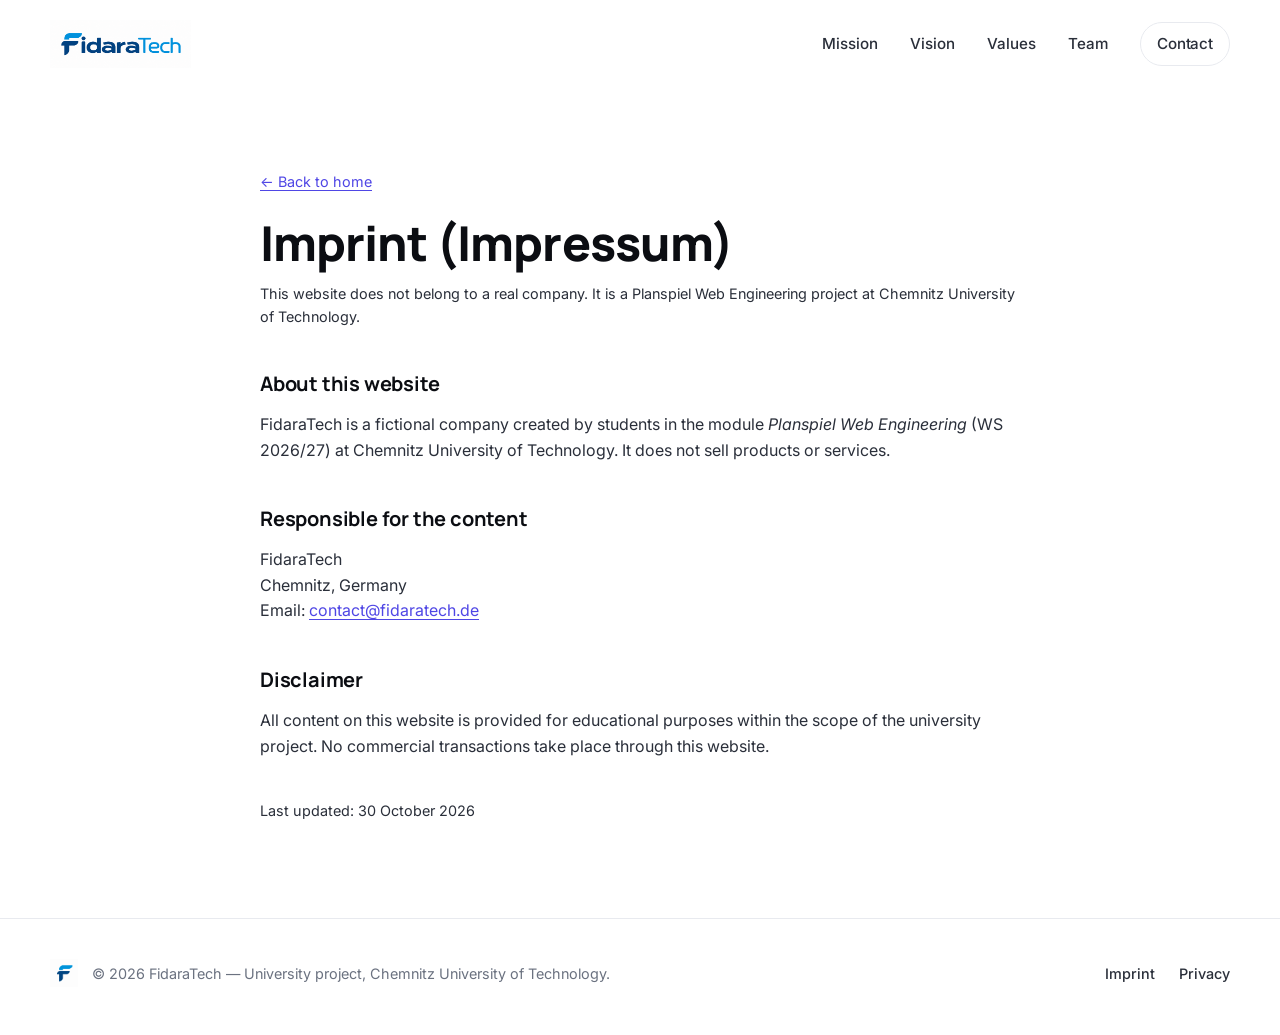
==== imprint.html @ 7bd6e5c9 "Initial commit: FidaraTech landing page Add minimalist landing page for the Planspiel Web Engineerin" ====
<!doctype html>
<html lang="en">
  <head>
    <meta charset="UTF-8" />
    <meta name="viewport" content="width=device-width, initial-scale=1.0" />
    <title>Imprint — FidaraTech</title>
    <meta
      name="description"
      content="Legal imprint for the FidaraTech university project."
    />
    <link rel="icon" type="image/png" href="logo/fidaratech-short-logo.png" />

    <link rel="preconnect" href="https://fonts.googleapis.com" />
    <link rel="preconnect" href="https://fonts.gstatic.com" crossorigin />
    <link
      href="https://fonts.googleapis.com/css2?family=Inter:wght@400;500;600&family=Manrope:wght@500;700;800&display=swap"
      rel="stylesheet"
    />
    <link rel="stylesheet" href="css/style.css" />
  </head>
  <body>
    <header class="nav" id="nav">
      <div class="container nav__inner">
        <a href="index.html" class="nav__brand" aria-label="FidaraTech home">
          <img
            src="logo/Group-2-FidaraTech-logo.png"
            alt="FidaraTech"
            class="nav__logo"
          />
        </a>
        <nav class="nav__links" id="navLinks">
          <a href="index.html#mission">Mission</a>
          <a href="index.html#vision">Vision</a>
          <a href="index.html#values">Values</a>
          <a href="index.html#team">Team</a>
          <a href="index.html#contact" class="btn btn--ghost btn--sm"
            >Contact</a
          >
        </nav>
        <button
          class="nav__toggle"
          id="navToggle"
          aria-label="Toggle menu"
          aria-expanded="false"
        >
          <span></span><span></span><span></span>
        </button>
      </div>
    </header>

    <main class="legal">
      <div class="container legal__inner">
        <a href="index.html" class="legal__back">← Back to home</a>
        <h1>Imprint (Impressum)</h1>
        <p class="legal__meta">
          This website does not belong to a real company. It is a Planspiel Web
          Engineering project at Chemnitz University of Technology.
        </p>

        <h2>About this website</h2>
        <p>
          FidaraTech is a fictional company created by students in the module
          <em>Planspiel Web Engineering</em> (WS 2026/27) at Chemnitz University
          of Technology. It does not sell products or services.
        </p>

        <h2>Responsible for the content</h2>
        <p>
          FidaraTech<br />
          Chemnitz, Germany<br />
          Email:
          <a href="mailto:contact@fidaratech.de">contact@fidaratech.de</a>
        </p>

        <h2>Disclaimer</h2>
        <p>
          All content on this website is provided for educational purposes
          within the scope of the university project. No commercial transactions
          take place through this website.
        </p>

        <p class="legal__meta" style="margin-top: 2.5rem">
          Last updated: 30 October 2026
        </p>
      </div>
    </main>

    <footer class="footer">
      <div class="container footer__inner">
        <div class="footer__brand">
          <img src="logo/fidaratech-short-logo.png" alt="FidaraTech" />
          <p>
            © 2026 FidaraTech — University project, Chemnitz University of
            Technology.
          </p>
        </div>
        <nav class="footer__links">
          <a href="imprint.html">Imprint</a>
          <a href="privacy.html">Privacy</a>
        </nav>
      </div>
    </footer>

    <script src="js/main.js"></script>
  </body>
</html>
---- css/style.css ----
/* ---------- Reset ---------- */
*,*::before,*::after { box-sizing: border-box; }
html { scroll-behavior: smooth; -webkit-text-size-adjust: 100%; }
body { margin: 0; }
img { max-width: 100%; display: block; }
a { color: inherit; text-decoration: none; }
button { font: inherit; cursor: pointer; border: 0; background: none; color: inherit; }
h1,h2,h3,h4,p { margin: 0; }

/* ---------- Design tokens ---------- */
:root {
  --bg: #ffffff;
  --bg-soft: #f6f7f9;
  --surface: #ffffff;
  --ink: #0b0d12;
  --ink-2: #2a2f3a;
  --muted: #6b7280;
  --line: #e8eaef;
  --brand: #0f172a;
  --accent: #4f46e5;
  --accent-2: #06b6d4;
  --radius: 16px;
  --radius-sm: 10px;
  --shadow: 0 1px 2px rgba(16,24,40,.04), 0 8px 24px rgba(16,24,40,.06);
  --shadow-lg: 0 10px 40px rgba(16,24,40,.10);
  --maxw: 1180px;
  --space: clamp(1rem, 2vw, 1.5rem);
  --section-y: clamp(4rem, 9vw, 7.5rem);
  --font-sans: "Inter", ui-sans-serif, system-ui, -apple-system, Segoe UI, Roboto, "Helvetica Neue", Arial, sans-serif;
  --font-display: "Manrope", var(--font-sans);
}

body {
  font-family: var(--font-sans);
  color: var(--ink);
  background: var(--bg);
  line-height: 1.6;
  font-size: 16px;
  -webkit-font-smoothing: antialiased;
}

.container {
  width: min(100% - 2.5rem, var(--maxw));
  margin-inline: auto;
}

/* ---------- Nav ---------- */
.nav {
  position: sticky;
  top: 0;
  z-index: 50;
  background: rgba(255,255,255,0.75);
  backdrop-filter: saturate(180%) blur(12px);
  -webkit-backdrop-filter: saturate(180%) blur(12px);
  border-bottom: 1px solid transparent;
  transition: border-color .25s ease, background .25s ease;
}
.nav.is-scrolled {
  border-bottom-color: var(--line);
  background: rgba(255,255,255,0.9);
}
.nav__inner {
  display: flex;
  align-items: center;
  justify-content: space-between;
  min-height: 88px;
}
.nav__brand { display: inline-flex; align-items: center; }
.nav__logo { height: 48px; width: auto; }
.nav__links {
  display: flex;
  align-items: center;
  gap: 2rem;
}
.nav__links a {
  font-size: .95rem;
  color: var(--ink-2);
  font-weight: 500;
  transition: color .2s ease;
}
.nav__links a:hover { color: var(--ink); }
.nav__toggle {
  display: none;
  width: 42px;
  height: 42px;
  flex-direction: column;
  justify-content: center;
  align-items: center;
  gap: 5px;
}
.nav__toggle span {
  display: block;
  width: 22px;
  height: 2px;
  background: var(--ink);
  border-radius: 2px;
  transition: transform .25s ease, opacity .25s ease;
}
.nav.is-open .nav__toggle span:nth-child(1) { transform: translateY(7px) rotate(45deg); }
.nav.is-open .nav__toggle span:nth-child(2) { opacity: 0; }
.nav.is-open .nav__toggle span:nth-child(3) { transform: translateY(-7px) rotate(-45deg); }

/* ---------- Buttons ---------- */
.btn {
  display: inline-flex;
  align-items: center;
  justify-content: center;
  gap: .5rem;
  padding: .85rem 1.25rem;
  border-radius: 999px;
  font-weight: 600;
  font-size: .95rem;
  letter-spacing: -.01em;
  transition: transform .18s ease, box-shadow .25s ease, background .25s ease, color .25s ease, border-color .25s ease;
  border: 1px solid transparent;
  will-change: transform;
}
.btn:hover { transform: translateY(-1px); }
.btn--sm { padding: .55rem 1rem; font-size: .9rem; }
.btn--primary {
  background: var(--ink);
  color: #fff;
  box-shadow: var(--shadow);
}
.btn--primary:hover { background: #000; box-shadow: var(--shadow-lg); }
.btn--ghost {
  background: transparent;
  color: var(--ink);
  border-color: var(--line);
}
.btn--ghost:hover { border-color: var(--ink); }

/* ---------- Hero ---------- */
.hero {
  position: relative;
  padding: clamp(4rem, 10vw, 8rem) 0 clamp(4rem, 9vw, 7rem);
  overflow: hidden;
  isolation: isolate;
}
.hero__bg {
  position: absolute;
  inset: 0;
  z-index: -1;
  background:
    radial-gradient(60% 60% at 80% 0%, rgba(79,70,229,.08), transparent 60%),
    radial-gradient(50% 50% at 0% 20%, rgba(6,182,212,.08), transparent 60%),
    linear-gradient(180deg, #fff 0%, #fafbff 100%);
}
.hero__inner { max-width: 820px; }
.hero__eyebrow {
  display: inline-block;
  font-size: .8rem;
  letter-spacing: .14em;
  text-transform: uppercase;
  color: var(--muted);
  padding: .4rem .8rem;
  border: 1px solid var(--line);
  border-radius: 999px;
  background: #fff;
  margin-bottom: 1.5rem;
}
.hero__title {
  font-family: var(--font-display);
  font-weight: 800;
  font-size: clamp(2.2rem, 5.6vw, 4.25rem);
  line-height: 1.05;
  letter-spacing: -0.03em;
  color: var(--ink);
}
.grad {
  background: linear-gradient(100deg, var(--accent) 0%, var(--accent-2) 100%);
  -webkit-background-clip: text;
  background-clip: text;
  color: transparent;
}
.hero__lead {
  margin-top: 1.5rem;
  font-size: clamp(1.05rem, 1.6vw, 1.25rem);
  color: var(--ink-2);
  max-width: 640px;
}
.hero__cta {
  margin-top: 2.5rem;
  display: flex;
  gap: .75rem;
  flex-wrap: wrap;
}

/* ---------- Sections ---------- */
.section { padding: var(--section-y) 0; }
.section--alt { background: var(--bg-soft); }

.section__label {
  font-size: .78rem;
  text-transform: uppercase;
  letter-spacing: .2em;
  color: var(--muted);
  display: inline-block;
  margin-bottom: .9rem;
}
.section__title {
  font-family: var(--font-display);
  font-weight: 700;
  font-size: clamp(1.75rem, 3.6vw, 2.75rem);
  line-height: 1.15;
  letter-spacing: -0.02em;
  color: var(--ink);
}
.section__sub {
  margin-top: 1rem;
  color: var(--ink-2);
  max-width: 56ch;
  font-size: 1.05rem;
}
.section__head { max-width: 720px; margin-bottom: clamp(2rem, 4vw, 3.25rem); }
.section__body .lead {
  font-size: clamp(1.1rem, 1.8vw, 1.4rem);
  color: var(--ink-2);
  line-height: 1.55;
  max-width: 55ch;
}

.two-col {
  display: grid;
  grid-template-columns: 1fr;
  gap: clamp(1.5rem, 4vw, 4rem);
  align-items: start;
}
@media (min-width: 820px) {
  .two-col { grid-template-columns: 1fr 1.2fr; }
}

/* ---------- Values ---------- */
.values {
  display: grid;
  grid-template-columns: repeat(auto-fit, minmax(220px, 1fr));
  gap: 1rem;
}
.value {
  background: var(--surface);
  border: 1px solid var(--line);
  border-radius: var(--radius);
  padding: 1.75rem 1.5rem 1.5rem;
  transition: transform .25s ease, box-shadow .25s ease, border-color .25s ease;
}
.value:hover {
  transform: translateY(-4px);
  box-shadow: var(--shadow-lg);
  border-color: #d8dbe3;
}
.value__num {
  font-family: var(--font-display);
  font-weight: 700;
  color: var(--accent);
  font-size: .9rem;
  letter-spacing: .08em;
  margin-bottom: 1rem;
}
.value h3 {
  font-family: var(--font-display);
  font-size: 1.2rem;
  font-weight: 700;
  color: var(--ink);
  margin-bottom: .5rem;
  letter-spacing: -0.01em;
}
.value p { color: var(--muted); font-size: .95rem; line-height: 1.55; }

/* ---------- Team ---------- */
.team {
  display: grid;
  grid-template-columns: repeat(auto-fit, minmax(220px, 1fr));
  gap: 1.25rem;
}
.member {
  margin: 0;
  background: var(--surface);
  border: 1px solid var(--line);
  border-radius: var(--radius);
  overflow: hidden;
  transition: transform .3s ease, box-shadow .3s ease;
}
.member:hover {
  transform: translateY(-6px);
  box-shadow: var(--shadow-lg);
}
.member__photo {
  aspect-ratio: 1 / 1;
  background: #eef0f4;
  overflow: hidden;
}
.member__photo img {
  width: 100%;
  height: 100%;
  object-fit: cover;
  transition: transform .5s ease;
}
.member:hover .member__photo img { transform: scale(1.04); }
.member figcaption { padding: 1.1rem 1.25rem 1.3rem; }
.member h3 {
  font-family: var(--font-display);
  font-size: 1.05rem;
  font-weight: 700;
  letter-spacing: -.01em;
  color: var(--ink);
}
.member p {
  color: var(--muted);
  font-size: .88rem;
  margin-top: .15rem;
}

/* ---------- CTA ---------- */
.cta__inner {
  text-align: center;
  max-width: 640px;
  margin-inline: auto;
  padding: clamp(2.5rem, 6vw, 4rem) 1.5rem;
  background: linear-gradient(140deg, #0b0d12 0%, #1a1f2e 100%);
  color: #fff;
  border-radius: calc(var(--radius) * 1.5);
}
.cta__inner h2 {
  font-family: var(--font-display);
  font-weight: 700;
  font-size: clamp(1.5rem, 3vw, 2.25rem);
  letter-spacing: -.02em;
}
.cta__inner p { margin: .9rem 0 1.75rem; color: #c9cdd6; }
.cta__inner .btn--primary {
  background: #fff;
  color: var(--ink);
}
.cta__inner .btn--primary:hover { background: #f1f1f1; }

/* ---------- Footer ---------- */
.footer {
  padding: 2.5rem 0 3rem;
  border-top: 1px solid var(--line);
  background: #fff;
}
.footer__inner {
  display: flex;
  flex-wrap: wrap;
  justify-content: space-between;
  align-items: center;
  gap: 1.25rem;
}
.footer__brand {
  display: flex;
  align-items: center;
  gap: .9rem;
  color: var(--muted);
  font-size: .9rem;
}
.footer__brand img { height: 28px; width: auto; }
.footer__links {
  display: flex;
  gap: 1.5rem;
}
.footer__links a {
  color: var(--ink-2);
  font-size: .9rem;
  font-weight: 500;
  transition: color .2s ease;
}
.footer__links a:hover { color: var(--accent); }

/* ---------- Legal pages ---------- */
.legal {
  padding: clamp(3rem, 7vw, 5rem) 0 clamp(4rem, 8vw, 6rem);
}
.legal__inner { max-width: 760px; margin-inline: auto; }
.legal h1 {
  font-family: var(--font-display);
  font-weight: 800;
  font-size: clamp(2rem, 4.5vw, 3rem);
  letter-spacing: -.02em;
  line-height: 1.1;
}
.legal h2 {
  font-family: var(--font-display);
  font-weight: 700;
  font-size: 1.25rem;
  margin-top: 2.5rem;
  margin-bottom: .5rem;
  letter-spacing: -.01em;
}
.legal p { color: var(--ink-2); margin-top: .75rem; }
.legal ul {
  margin: .75rem 0 0;
  padding-left: 1.25rem;
  color: var(--ink-2);
}
.legal li { margin: .25rem 0; }
.legal a { color: var(--accent); text-decoration: underline; text-underline-offset: 3px; }
.legal__meta {
  margin-top: 1rem;
  color: var(--muted);
  font-size: .9rem;
}
.legal__back {
  display: inline-flex;
  align-items: center;
  gap: .4rem;
  color: var(--muted);
  font-size: .9rem;
  margin-bottom: 1.5rem;
}
.legal__back:hover { color: var(--ink); }

/* ---------- Mobile nav ---------- */
@media (max-width: 820px) {
  .nav__toggle { display: inline-flex; }
  .nav__links {
    position: absolute;
    inset: 88px 0 auto 0;
    flex-direction: column;
    align-items: stretch;
    gap: 0;
    background: #fff;
    padding: .5rem 1.25rem 1.25rem;
    border-bottom: 1px solid var(--line);
    transform: translateY(-110%);
    opacity: 0;
    pointer-events: none;
    transition: transform .3s ease, opacity .25s ease;
  }
  .nav__links a {
    padding: .9rem 0;
    border-bottom: 1px solid var(--line);
  }
  .nav__links a:last-child { border-bottom: none; margin-top: .5rem; }
  .nav.is-open .nav__links {
    transform: translateY(0);
    opacity: 1;
    pointer-events: auto;
  }
}

/* ---------- Reduced motion ---------- */
@media (prefers-reduced-motion: reduce) {
  * { animation: none !important; transition: none !important; scroll-behavior: auto !important; }
}
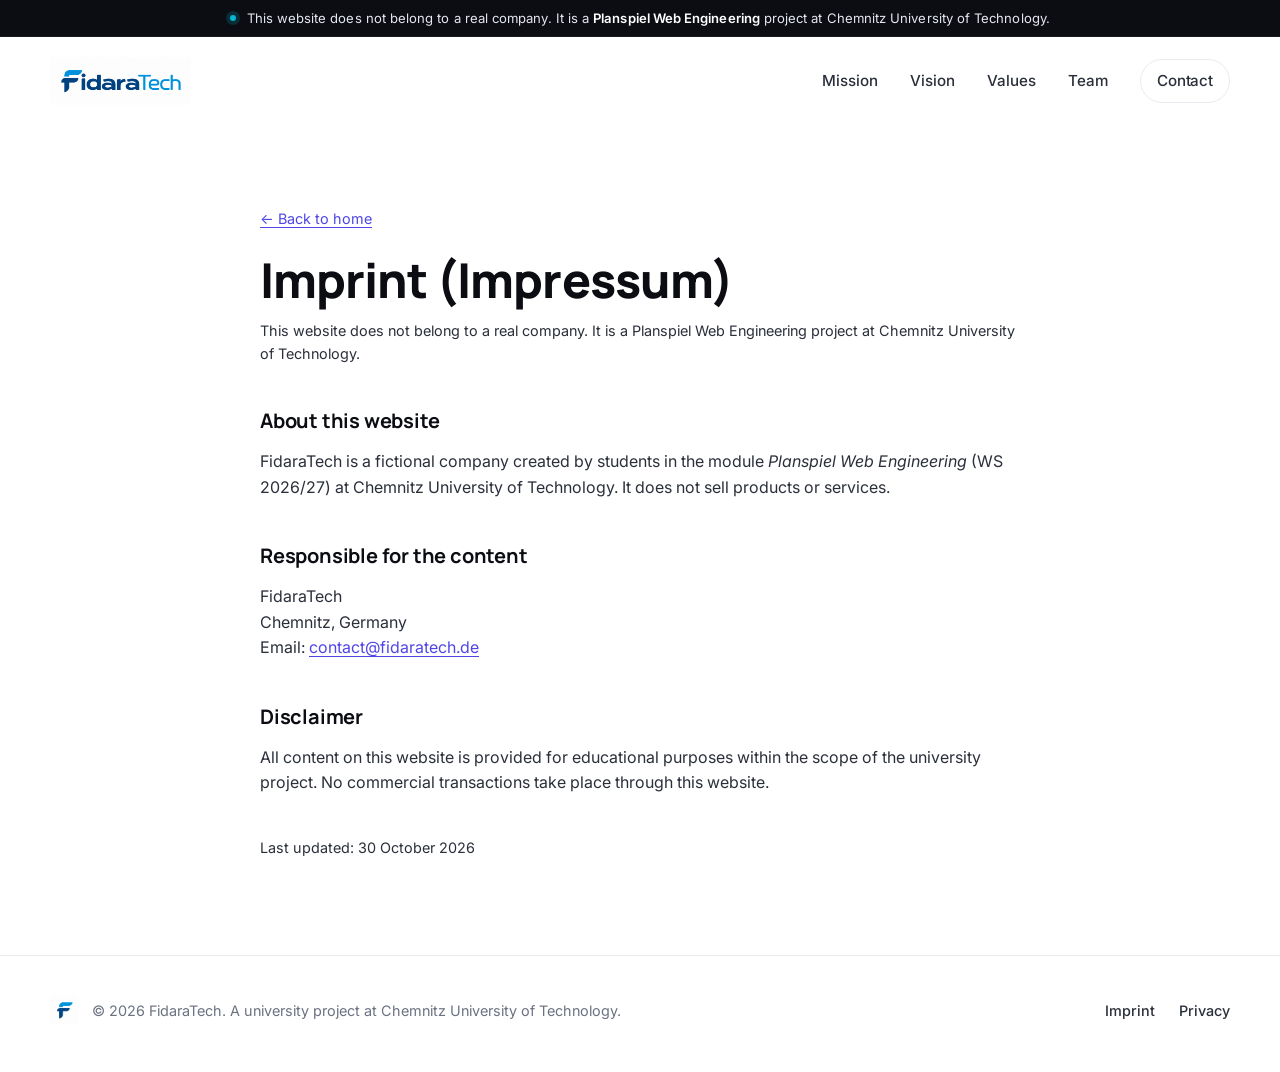
==== commit adb13308: "Polish landing page: layout, branding, and copy refinements Layout and visuals: - Enlarge header log" ====
--- a/imprint.html
+++ b/imprint.html
@@ -3,12 +3,12 @@
   <head>
     <meta charset="UTF-8" />
     <meta name="viewport" content="width=device-width, initial-scale=1.0" />
-    <title>Imprint — FidaraTech</title>
+    <title>Imprint | FidaraTech</title>
     <meta
       name="description"
       content="Legal imprint for the FidaraTech university project."
     />
-    <link rel="icon" type="image/png" href="logo/fidaratech-short-logo.png" />
+    <link rel="icon" type="image/png" href="logo/favicon-circle.png" />
 
     <link rel="preconnect" href="https://fonts.googleapis.com" />
     <link rel="preconnect" href="https://fonts.gstatic.com" crossorigin />
@@ -19,6 +19,16 @@
     <link rel="stylesheet" href="css/style.css" />
   </head>
   <body>
+    <div class="disclaimer" role="note">
+      <div class="container disclaimer__inner">
+        <span class="disclaimer__dot" aria-hidden="true"></span>
+        <p>
+          This website does not belong to a real company. It is a
+          <strong>Planspiel Web Engineering</strong> project at Chemnitz
+          University of Technology.
+        </p>
+      </div>
+    </div>
     <header class="nav" id="nav">
       <div class="container nav__inner">
         <a href="index.html" class="nav__brand" aria-label="FidaraTech home">
@@ -90,7 +100,7 @@
         <div class="footer__brand">
           <img src="logo/fidaratech-short-logo.png" alt="FidaraTech" />
           <p>
-            © 2026 FidaraTech — University project, Chemnitz University of
+            © 2026 FidaraTech. A university project at Chemnitz University of
             Technology.
           </p>
         </div>
--- a/css/style.css
+++ b/css/style.css
@@ -44,6 +44,38 @@
   margin-inline: auto;
 }
 
+/* ---------- Disclaimer bar ---------- */
+.disclaimer {
+  background: var(--ink);
+  color: #e6e8ef;
+  font-size: .82rem;
+  letter-spacing: .005em;
+  border-bottom: 1px solid rgba(255,255,255,.06);
+}
+.disclaimer__inner {
+  display: flex;
+  align-items: center;
+  justify-content: center;
+  gap: .65rem;
+  padding: .55rem 0;
+  text-align: center;
+}
+.disclaimer p { margin: 0; line-height: 1.4; }
+.disclaimer strong { color: #fff; font-weight: 600; }
+.disclaimer__dot {
+  display: inline-block;
+  width: 6px;
+  height: 6px;
+  border-radius: 50%;
+  background: var(--accent-2);
+  box-shadow: 0 0 0 4px rgba(6,182,212,.18);
+  flex-shrink: 0;
+}
+@media (max-width: 560px) {
+  .disclaimer__inner { padding: .55rem 0; text-align: left; justify-content: flex-start; }
+  .disclaimer { font-size: .78rem; }
+}
+
 /* ---------- Nav ---------- */
 .nav {
   position: sticky;
@@ -227,7 +259,11 @@
   align-items: start;
 }
 @media (min-width: 820px) {
-  .two-col { grid-template-columns: 1fr 1.2fr; }
+  .two-col {
+    grid-template-columns: 1fr 1.2fr;
+    align-items: center;
+  }
+  .two-col .section__body { padding-top: .25rem; }
 }
 
 /* ---------- Values ---------- */
@@ -271,6 +307,18 @@
   display: grid;
   grid-template-columns: repeat(auto-fit, minmax(220px, 1fr));
   gap: 1.25rem;
+}
+/* Desktop: force 4 + 3 layout with the second row centered */
+@media (min-width: 980px) {
+  .team {
+    grid-template-columns: repeat(8, 1fr);
+  }
+  .team > .member {
+    grid-column: span 2;
+  }
+  .team > .member:nth-child(5) {
+    grid-column: 2 / span 2;
+  }
 }
 .member {
   margin: 0;
@@ -286,12 +334,14 @@
 }
 .member__photo {
   aspect-ratio: 1 / 1;
-  background: #eef0f4;
   overflow: hidden;
+  position: relative;
 }
 .member__photo img {
-  width: 100%;
-  height: 100%;
+  position: absolute;
+  inset: -1px;
+  width: calc(100% + 2px);
+  height: calc(100% + 2px);
   object-fit: cover;
   transition: transform .5s ease;
 }
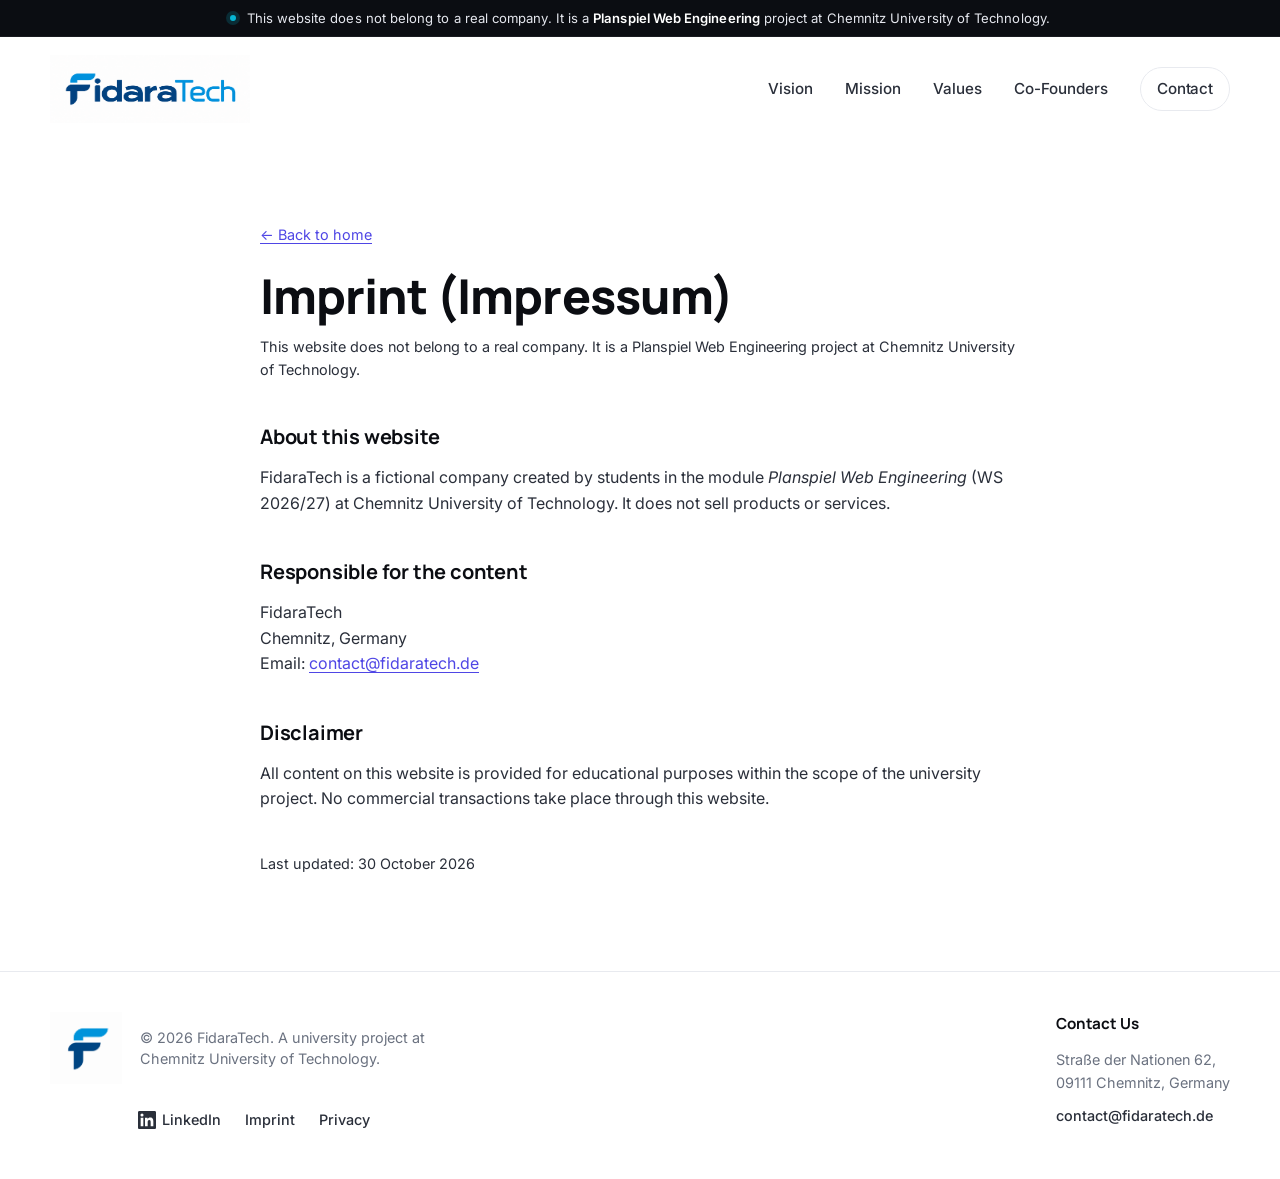
==== commit 75285a07: "Reorganize sections, rebrand team as Co-Founders, restructure footer Content and structure: - Swap s" ====
--- a/imprint.html
+++ b/imprint.html
@@ -39,10 +39,10 @@
           />
         </a>
         <nav class="nav__links" id="navLinks">
+          <a href="index.html#vision">Vision</a>
           <a href="index.html#mission">Mission</a>
-          <a href="index.html#vision">Vision</a>
           <a href="index.html#values">Values</a>
-          <a href="index.html#team">Team</a>
+          <a href="index.html#team">Co-Founders</a>
           <a href="index.html#contact" class="btn btn--ghost btn--sm"
             >Contact</a
           >
@@ -97,17 +97,49 @@
 
     <footer class="footer">
       <div class="container footer__inner">
-        <div class="footer__brand">
-          <img src="logo/fidaratech-short-logo.png" alt="FidaraTech" />
-          <p>
-            © 2026 FidaraTech. A university project at Chemnitz University of
-            Technology.
-          </p>
+        <div class="footer__main">
+          <div class="footer__brand">
+            <img src="logo/fidaratech-short-logo.png" alt="FidaraTech" />
+            <p>
+              © 2026 FidaraTech. A university project at Chemnitz University
+              of Technology.
+            </p>
+          </div>
+
+          <nav class="footer__links">
+            <a
+              href="https://www.linkedin.com/in/fidaratech/"
+              target="_blank"
+              rel="noopener noreferrer"
+              class="footer__social"
+              aria-label="FidaraTech on LinkedIn"
+            >
+              <svg
+                width="18"
+                height="18"
+                viewBox="0 0 24 24"
+                fill="currentColor"
+                aria-hidden="true"
+              >
+                <path
+                  d="M20.45 20.45h-3.56v-5.57c0-1.33-.03-3.04-1.85-3.04-1.85 0-2.13 1.45-2.13 2.94v5.67H9.35V9h3.42v1.56h.05c.48-.9 1.64-1.85 3.37-1.85 3.6 0 4.27 2.37 4.27 5.45v6.29ZM5.34 7.43a2.07 2.07 0 1 1 0-4.14 2.07 2.07 0 0 1 0 4.14ZM7.12 20.45H3.56V9h3.56v11.45ZM22.22 0H1.77C.79 0 0 .77 0 1.72v20.56C0 23.23.79 24 1.77 24h20.45c.98 0 1.78-.77 1.78-1.72V1.72C24 .77 23.2 0 22.22 0Z"
+                />
+              </svg>
+              <span>LinkedIn</span>
+            </a>
+            <a href="imprint.html">Imprint</a>
+            <a href="privacy.html">Privacy</a>
+          </nav>
         </div>
-        <nav class="footer__links">
-          <a href="imprint.html">Imprint</a>
-          <a href="privacy.html">Privacy</a>
-        </nav>
+
+        <div class="footer__contact">
+          <h3>Contact Us</h3>
+          <address>
+            Straße der Nationen 62,<br />
+            09111 Chemnitz, Germany
+          </address>
+          <a href="mailto:contact@fidaratech.de">contact@fidaratech.de</a>
+        </div>
       </div>
     </footer>
 
--- a/css/style.css
+++ b/css/style.css
@@ -95,10 +95,10 @@
   display: flex;
   align-items: center;
   justify-content: space-between;
-  min-height: 88px;
+  min-height: 104px;
 }
 .nav__brand { display: inline-flex; align-items: center; }
-.nav__logo { height: 48px; width: auto; }
+.nav__logo { height: 68px; width: auto; }
 .nav__links {
   display: flex;
   align-items: center;
@@ -261,9 +261,11 @@
 @media (min-width: 820px) {
   .two-col {
     grid-template-columns: 1fr 1.2fr;
-    align-items: center;
-  }
-  .two-col .section__body { padding-top: .25rem; }
+    align-items: start;
+  }
+  /* Push the right-column paragraph down so its top aligns with the heading,
+     not with the small label above it. */
+  .two-col .section__body { padding-top: 2.1rem; }
 }
 
 /* ---------- Values ---------- */
@@ -390,31 +392,85 @@
   background: #fff;
 }
 .footer__inner {
-  display: flex;
-  flex-wrap: wrap;
-  justify-content: space-between;
-  align-items: center;
-  gap: 1.25rem;
+  display: grid;
+  grid-template-columns: 1fr auto;
+  align-items: start;
+  gap: 2.5rem;
+}
+.footer__main {
+  display: flex;
+  flex-direction: column;
+  gap: 1.5rem;
+  align-items: stretch;
 }
 .footer__brand {
   display: flex;
-  align-items: center;
-  gap: .9rem;
-  color: var(--muted);
-  font-size: .9rem;
-}
-.footer__brand img { height: 28px; width: auto; }
-.footer__links {
-  display: flex;
-  gap: 1.5rem;
-}
-.footer__links a {
+  flex-direction: row;
+  align-items: center;
+  gap: 1.1rem;
+  color: var(--muted);
+  font-size: .9rem;
+  line-height: 1.5;
+}
+.footer__brand img {
+  height: 72px;
+  width: 72px;
+  flex-shrink: 0;
+}
+.footer__brand p { max-width: 32ch; margin: 0; }
+
+.footer__contact h3 {
+  font-family: var(--font-display);
+  font-size: .95rem;
+  font-weight: 700;
+  color: var(--ink);
+  letter-spacing: -.01em;
+  margin-bottom: .75rem;
+}
+.footer__contact address {
+  font-style: normal;
+  color: var(--muted);
+  font-size: .9rem;
+  line-height: 1.6;
+  margin-bottom: .5rem;
+}
+.footer__contact a {
   color: var(--ink-2);
   font-size: .9rem;
   font-weight: 500;
   transition: color .2s ease;
 }
+.footer__contact a:hover { color: var(--accent); }
+
+.footer__links {
+  display: flex;
+  flex-direction: row;
+  flex-wrap: wrap;
+  align-items: center;
+  margin-left: 5.5rem;
+  gap: 1.5rem;
+}
+
+@media (max-width: 820px) {
+  .footer__inner {
+    grid-template-columns: 1fr;
+    gap: 2rem;
+  }
+  .footer__links { justify-content: flex-start; }
+}
+.footer__links a {
+  color: var(--ink-2);
+  font-size: .9rem;
+  font-weight: 500;
+  transition: color .2s ease;
+}
 .footer__links a:hover { color: var(--accent); }
+.footer__social {
+  display: inline-flex;
+  align-items: center;
+  gap: .4rem;
+}
+.footer__social svg { display: block; }
 
 /* ---------- Legal pages ---------- */
 .legal {
@@ -464,7 +520,7 @@
   .nav__toggle { display: inline-flex; }
   .nav__links {
     position: absolute;
-    inset: 88px 0 auto 0;
+    inset: 104px 0 auto 0;
     flex-direction: column;
     align-items: stretch;
     gap: 0;
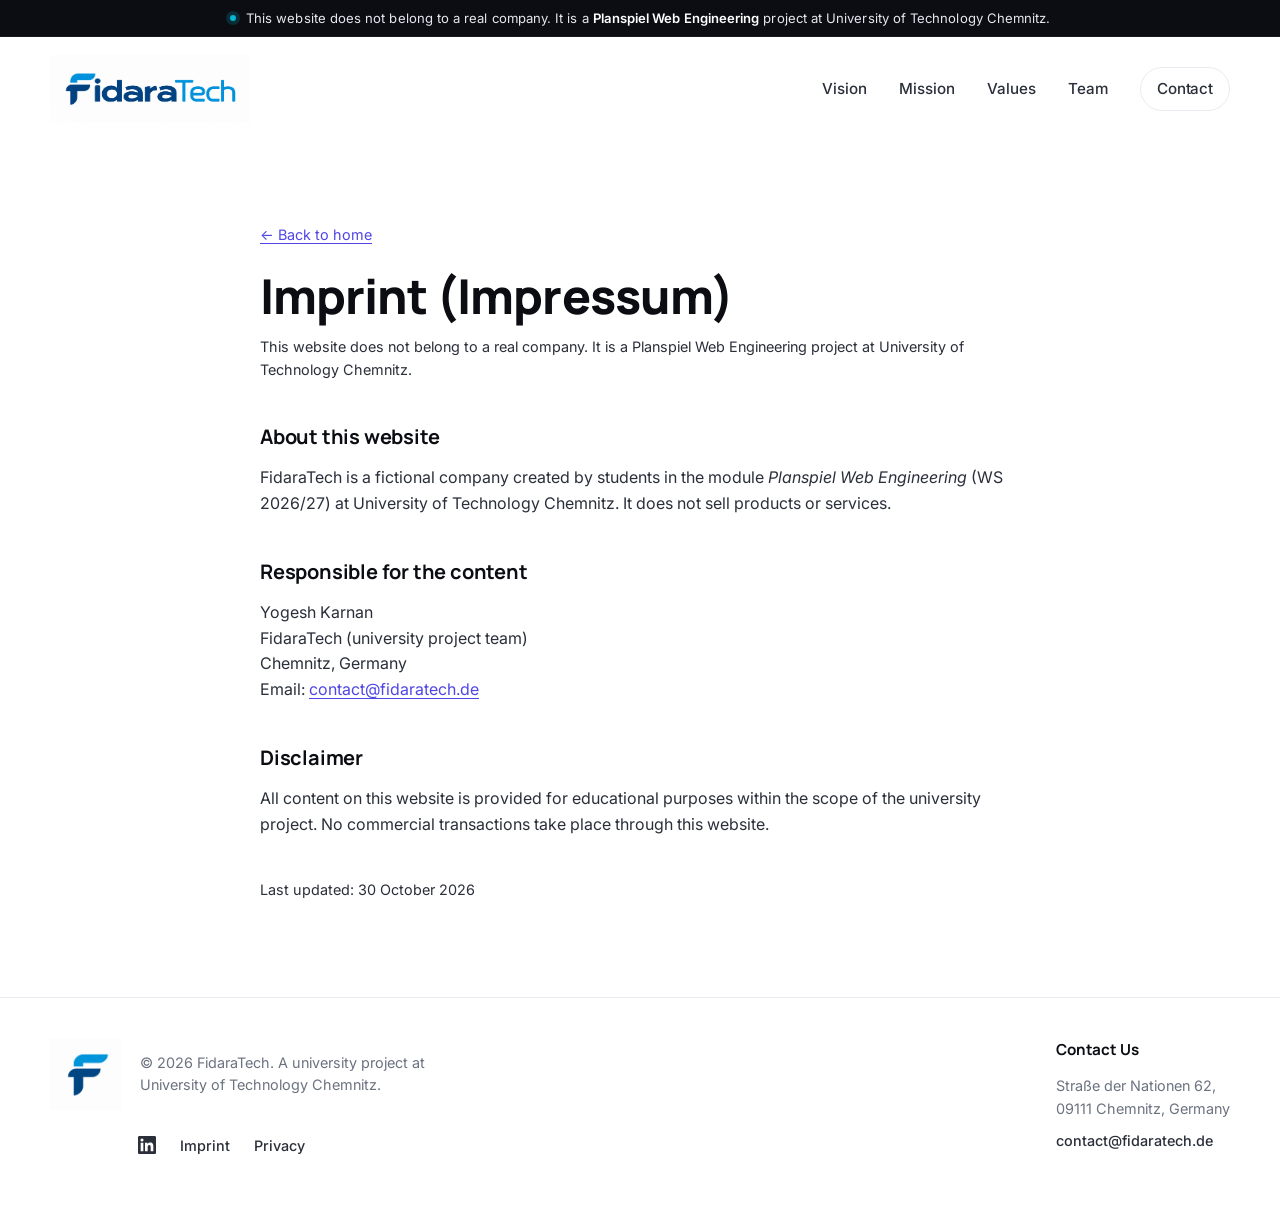
==== commit f9a1ce4d: "Align imprint and privacy with Planspiel compliance rules - Update the Planspiel disclaimer to the r" ====
--- a/imprint.html
+++ b/imprint.html
@@ -24,8 +24,8 @@
         <span class="disclaimer__dot" aria-hidden="true"></span>
         <p>
           This website does not belong to a real company. It is a
-          <strong>Planspiel Web Engineering</strong> project at Chemnitz
-          University of Technology.
+          <strong>Planspiel Web Engineering</strong> project at University of
+          Technology Chemnitz.
         </p>
       </div>
     </div>
@@ -42,7 +42,7 @@
           <a href="index.html#vision">Vision</a>
           <a href="index.html#mission">Mission</a>
           <a href="index.html#values">Values</a>
-          <a href="index.html#team">Co-Founders</a>
+          <a href="index.html#team">Team</a>
           <a href="index.html#contact" class="btn btn--ghost btn--sm"
             >Contact</a
           >
@@ -64,19 +64,20 @@
         <h1>Imprint (Impressum)</h1>
         <p class="legal__meta">
           This website does not belong to a real company. It is a Planspiel Web
-          Engineering project at Chemnitz University of Technology.
+          Engineering project at University of Technology Chemnitz.
         </p>
 
         <h2>About this website</h2>
         <p>
           FidaraTech is a fictional company created by students in the module
-          <em>Planspiel Web Engineering</em> (WS 2026/27) at Chemnitz University
-          of Technology. It does not sell products or services.
+          <em>Planspiel Web Engineering</em> (WS 2026/27) at University of
+          Technology Chemnitz. It does not sell products or services.
         </p>
 
         <h2>Responsible for the content</h2>
         <p>
-          FidaraTech<br />
+          Yogesh Karnan<br />
+          FidaraTech (university project team)<br />
           Chemnitz, Germany<br />
           Email:
           <a href="mailto:contact@fidaratech.de">contact@fidaratech.de</a>
@@ -101,8 +102,8 @@
           <div class="footer__brand">
             <img src="logo/fidaratech-short-logo.png" alt="FidaraTech" />
             <p>
-              © 2026 FidaraTech. A university project at Chemnitz University
-              of Technology.
+              © 2026 FidaraTech. A university project at University of
+              Technology Chemnitz.
             </p>
           </div>
 
@@ -125,7 +126,7 @@
                   d="M20.45 20.45h-3.56v-5.57c0-1.33-.03-3.04-1.85-3.04-1.85 0-2.13 1.45-2.13 2.94v5.67H9.35V9h3.42v1.56h.05c.48-.9 1.64-1.85 3.37-1.85 3.6 0 4.27 2.37 4.27 5.45v6.29ZM5.34 7.43a2.07 2.07 0 1 1 0-4.14 2.07 2.07 0 0 1 0 4.14ZM7.12 20.45H3.56V9h3.56v11.45ZM22.22 0H1.77C.79 0 0 .77 0 1.72v20.56C0 23.23.79 24 1.77 24h20.45c.98 0 1.78-.77 1.78-1.72V1.72C24 .77 23.2 0 22.22 0Z"
                 />
               </svg>
-              <span>LinkedIn</span>
+              <!-- <span>LinkedIn</span> -->
             </a>
             <a href="imprint.html">Imprint</a>
             <a href="privacy.html">Privacy</a>
